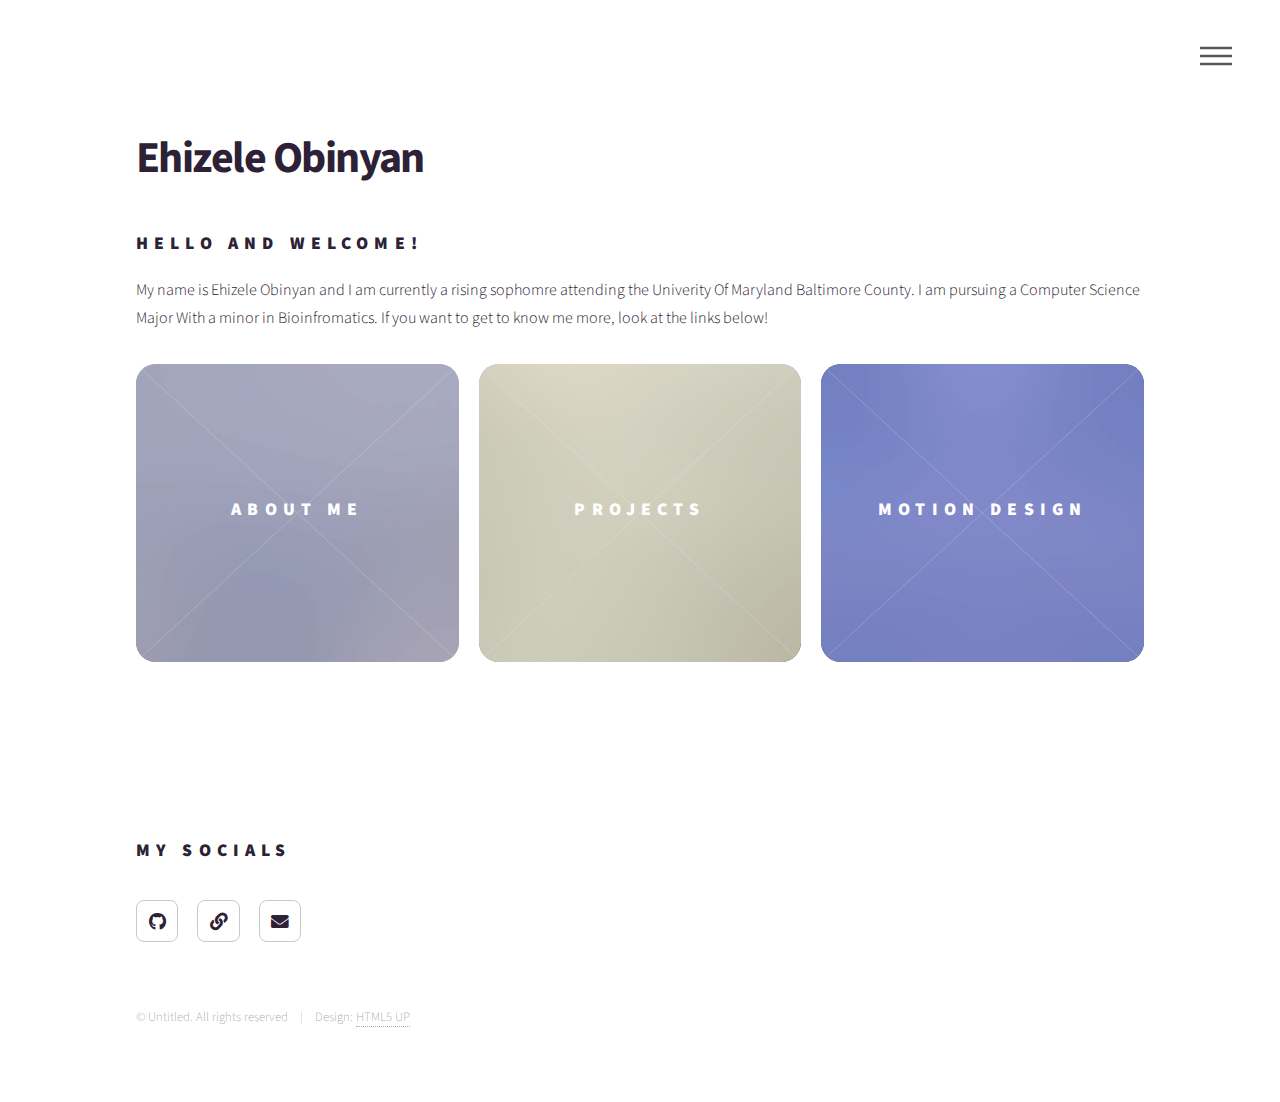
==== index.html @ 74e6d8cd "Add files via upload" ====
<!DOCTYPE HTML>
<!--
	Phantom by HTML5 UP
	html5up.net | @ajlkn
	Free for personal and commercial use under the CCA 3.0 license (html5up.net/license)
-->
<html>
	<head>
		<title>Phantom by HTML5 UP</title>
		<meta charset="utf-8" />
		<meta name="viewport" content="width=device-width, initial-scale=1, user-scalable=no" />
		<link rel="stylesheet" href="assets/css/main.css" />
		<noscript><link rel="stylesheet" href="assets/css/noscript.css" /></noscript>
	</head>
	<body class="is-preload">
		<!-- Wrapper -->
			<div id="wrapper">

				<!-- Header -->
					<header id="header">
						<div class="inner">
							<!-- Nav -->
								<nav>
									<ul>
										<li><a href="#menu">Menu</a></li>
									</ul>
								</nav>

						</div>
					</header>

				<!-- Menu -->
					<nav id="menu">
						<h2>Menu</h2>
						<ul>
							<li><a href="index.html">Home</a></li>
							<li><a href="Aboutme.html">About Me</a></li>
							<li><a href="Motiondesign.html">Motion Design</a></li>
							<li><a href="Projects.html">Projects</a></li>
							<!--<li><a href="elements.html">Elements</a></li>-->
						</ul>
					</nav>

				<!-- Main -->
					<div id="main">
						<div class="inner">
							<header>
								<h1>Ehizele Obinyan</h1>
								<h2>Hello and Welcome!<br />
								<!-- <a href="http://html5up.net">HTML5 UP</a>. --></h1> 
								<p> My name is Ehizele Obinyan and I am currently a rising sophomre attending
									the Univerity Of Maryland Baltimore County. I am pursuing a Computer Science Major
									With a minor in Bioinfromatics. If you want to get to know me more, look at the links
									below!
								</p>
							</header>
							<section class="tiles">

								<article class="style1">
									<span class="image">
										<img src="images/pic01.jpg" alt="" />
									</span>
									<a href="Aboutme.html">
										<h2>About Me</h2>
										<div class="content">
											<p> A little Infomation about my life, my passion, and my plans for the future!</p>
										</div>
									</a>
								</article>

								<article class="style2">
									<span class="image">
										<img src="images/pic02.jpg" alt="" />
									</span>
									<a href="Projects.html">
										<h2>Projects</h2>
										<div class="content">
											<p>All my CS related projects that Ive worked on over the years!</p>
										</div>
									</a>
								</article>

								<article class="style3">
									<span class="image">
										<img src="images/pic03.jpg" alt="" />
									</span>
									<a href="Motiondesign.html">
										<h2>Motion Design</h2>
										<div class="content">
											<p>See my motion graphics that I have made over the past couple of years!</p>
										</div>
									</a>
								</article>
								
							</section>
						</div>
					</div>

				<!-- Footer -->
					<footer id="footer">
						<div class="inner">
							<section>
								<h2>MY SOCIALS</h2>
								<ul class="icons">
									<li><a href="https://github.com/ehimochii" class="icon brands style2 fa-github"><span class="label">GitHub</span></a></li>
									<li><a href="https://www.linkedin.com/in/ehizele-obinyan-47a577303?utm_source=share&utm_campaign=share_via&utm_content=profile&utm_medium=ios_app" class="icon solid style2 fa-link"><span class="label">Linkdln</span></a></li>
									<li><a href="mailto:ehobingo@gmail.com" class="icon solid style2 fa-envelope"><span class="label">Email</span></a></li>
								</ul>
							</section>
							<ul class="copyright">
								<li>&copy; Untitled. All rights reserved</li><li>Design: <a href="http://html5up.net">HTML5 UP</a></li>
							</ul>
						</div>
					</footer>

			</div>

		<!-- Scripts -->
			<script src="assets/js/jquery.min.js"></script>
			<script src="assets/js/browser.min.js"></script>
			<script src="assets/js/breakpoints.min.js"></script>
			<script src="assets/js/util.js"></script>
			<script src="assets/js/main.js"></script>

	</body>
</html>
---- assets/css/main.css ----
@import url(fontawesome-all.min.css);
@import url("https://fonts.googleapis.com/css?family=Source+Sans+Pro:300,700,900");

/*
	Phantom by HTML5 UP
	html5up.net | @ajlkn
	Free for personal and commercial use under the CCA 3.0 license (html5up.net/license)
*/

html, body, div, span, applet, object,
iframe, h1, h2, h3, h4, h5, h6, p, blockquote,
pre, a, abbr, acronym, address, big, cite,
code, del, dfn, em, img, ins, kbd, q, s, samp,
small, strike, strong, sub, sup, tt, var, b,
u, i, center, dl, dt, dd, ol, ul, li, fieldset,
form, label, legend, table, caption, tbody,
tfoot, thead, tr, th, td, article, aside,
canvas, details, embed, figure, figcaption,
footer, header, hgroup, menu, nav, output, ruby,
section, summary, time, mark, audio, video {
	margin: 0;
	padding: 0;
	border: 0;
	font-size: 100%;
	font: inherit;
	vertical-align: baseline;}

article, aside, details, figcaption, figure,
footer, header, hgroup, menu, nav, section {
	display: block;}

	.videos {
		display: flex;
		flex-wrap: wrap;
		gap: 2%;
		justify-content: space-around;
	}
	
	.videos video {
		flex: 1 1 30%;
		max-width: 30%;
		border-radius: 15px;
	}

body {
	line-height: 1;
}

ol, ul {
	list-style: none;
}

blockquote, q {
	quotes: none;
}

	blockquote:before, blockquote:after, q:before, q:after {
		content: '';
		content: none;
	}

table {
	border-collapse: collapse;
	border-spacing: 0;
}

body {
	-webkit-text-size-adjust: none;
}

mark {
	background-color: transparent;
	color: inherit;
}

input::-moz-focus-inner {
	border: 0;
	padding: 0;
}

input, select, textarea {
	-moz-appearance: none;
	-webkit-appearance: none;
	-ms-appearance: none;
	appearance: none;
}

/*side images*/
.project {
	display: flex;
	align-items: center;
	margin: 20px;
	padding: 20px;
	border: 1px solid #ccc;
	background-color: #f9f9f9;
}

.project img {
	max-width: 200px;
	margin-right: 20px;
}

.project .inner {
	max-width: 600px;
}

/* Basic */

	@-ms-viewport {
		width: device-width;
	}

	body {
		-ms-overflow-style: scrollbar;
	}

	@media screen and (max-width: 480px) {

		html, body {
			min-width: 320px;
		}

	}

	html {
		box-sizing: border-box;
	}

	*, *:before, *:after {
		box-sizing: inherit;
	}

	
body {
	background: #FFFFFF;
}

/* Lava Lamp Animation */
@keyframes lavaLamp {
	0% {
		background-position: 0% 0%;
	}
	50% {
		background-position: 100% 100%;
	}
	100% {
		background-position: 0% 0%;
	}
}

		body.is-preload *, body.is-preload *:before, body.is-preload *:after {
			-moz-animation: none !important;
			-webkit-animation: none !important;
			-ms-animation: none !important;
			animation: none !important;
			-moz-transition: none !important;
			-webkit-transition: none !important;
			-ms-transition: none !important;
			transition: none !important;
		}

/* Type */

	body, input, select, textarea {
		color: #2d2135;
		font-family: "Source Sans Pro", Helvetica, sans-serif;
		font-size: 16pt;
		font-weight: 300;
		line-height: 1.75;
	}

		@media screen and (max-width: 1680px) {

			body, input, select, textarea {
				font-size: 14pt;
			}

		}

		@media screen and (max-width: 1280px) {

			body, input, select, textarea {
				font-size: 12pt;
			}

		}

	a {
		-moz-transition: border-bottom-color 0.2s ease, color 0.2s ease;
		-webkit-transition: border-bottom-color 0.2s ease, color 0.2s ease;
		-ms-transition: border-bottom-color 0.2s ease, color 0.2s ease;
		transition: border-bottom-color 0.2s ease, color 0.2s ease;
		text-decoration: none;
		color: #585858;
		border-bottom: dotted 1px rgba(88, 88, 88, 0.5);
	}

		a:hover {
			border-bottom-color: transparent;
			color: #8d97e7 !important;
		}

	strong, b {
		font-weight: 900;
	}

	em, i {
		font-style: italic;
	}

	p {
		margin: 0 0 2em 0;
	}

	h1 {
		font-size: 2.75em;
		font-weight: 700;
		line-height: 1.3;
		margin: 0 0 1em 0;
		letter-spacing: -0.035em;
	}

		h1 a {
			color: inherit;
		}

		@media screen and (max-width: 736px) {

			h1 {
				font-size: 2em;
				margin: 0 0 1em 0;
			}

		}

		@media screen and (max-width: 360px) {

			h1 {
				font-size: 1.75em;
			}

		}

	h2, h3, h4, h5, h6 {
		font-weight: 900;
		line-height: 1.5;
		margin: 0 0 2em 0;
		text-transform: uppercase;
		letter-spacing: 0.35em;
	}

		h2 a, h3 a, h4 a, h5 a, h6 a {
			color: inherit;
		}

	h2 {
		font-size: 1.1em;
	}

	h3 {
		font-size: 1em;
	}

	h4 {
		font-size: 0.8em;
	}

	h5 {
		font-size: 0.8em;
	}

	h6 {
		font-size: 0.8em;
	}

	@media screen and (max-width: 980px) {

		h1 br, h2 br, h3 br, h4 br, h5 br, h6 br {
			display: none;
		}

	}

	@media screen and (max-width: 736px) {

		h2 {
			font-size: 1em;
		}

		h3 {
			font-size: 0.8em;
		}

	}

	sub {
		font-size: 0.8em;
		position: relative;
		top: 0.5em;
	}

	sup {
		font-size: 0.8em;
		position: relative;
		top: -0.5em;
	}

	blockquote {
		border-left: solid 4px #c9c9c9;
		font-style: italic;
		margin: 0 0 2em 0;
		padding: 0.5em 0 0.5em 2em;
	}

	code {
		background: rgba(144, 144, 144, 0.075);
		border-radius: 4px;
		border: solid 1px #c9c9c9;
		font-family: "Courier New", monospace;
		font-size: 0.9em;
		margin: 0 0.25em;
		padding: 0.25em 0.65em;
	}

	pre {
		-webkit-overflow-scrolling: touch;
		font-family: "Courier New", monospace;
		font-size: 0.9em;
		margin: 0 0 2em 0;
	}

		pre code {
			display: block;
			line-height: 1.75;
			padding: 1em 1.5em;
			overflow-x: auto;
		}

	hr {
		border: 0;
		border-bottom: solid 1px #c9c9c9;
		margin: 2em 0;
	}

		hr.major {
			margin: 3em 0;
		}

	.align-left {
		text-align: left;
	}

	.align-center {
		text-align: center;
	}

	.align-right {
		text-align: right;
	}

/* Row */

	.row {
		display: flex;
		flex-wrap: wrap;
		box-sizing: border-box;
		align-items: stretch;
	}

		.row > * {
			box-sizing: border-box;
		}

		.row.gtr-uniform > * > :last-child {
			margin-bottom: 0;
		}

		.row.aln-left {
			justify-content: flex-start;
		}

		.row.aln-center {
			justify-content: center;
		}

		.row.aln-right {
			justify-content: flex-end;
		}

		.row.aln-top {
			align-items: flex-start;
		}

		.row.aln-middle {
			align-items: center;
		}

		.row.aln-bottom {
			align-items: flex-end;
		}

		.row > .imp {
			order: -1;
		}

		.row > .col-1 {
			width: 8.33333%;
		}

		.row > .off-1 {
			margin-left: 8.33333%;
		}

		.row > .col-2 {
			width: 16.66667%;
		}

		.row > .off-2 {
			margin-left: 16.66667%;
		}

		.row > .col-3 {
			width: 25%;
		}

		.row > .off-3 {
			margin-left: 25%;
		}

		.row > .col-4 {
			width: 33.33333%;
		}

		.row > .off-4 {
			margin-left: 33.33333%;
		}

		.row > .col-5 {
			width: 41.66667%;
		}

		.row > .off-5 {
			margin-left: 41.66667%;
		}

		.row > .col-6 {
			width: 50%;
		}

		.row > .off-6 {
			margin-left: 50%;
		}

		.row > .col-7 {
			width: 58.33333%;
		}

		.row > .off-7 {
			margin-left: 58.33333%;
		}

		.row > .col-8 {
			width: 66.66667%;
		}

		.row > .off-8 {
			margin-left: 66.66667%;
		}

		.row > .col-9 {
			width: 75%;
		}

		.row > .off-9 {
			margin-left: 75%;
		}

		.row > .col-10 {
			width: 83.33333%;
		}

		.row > .off-10 {
			margin-left: 83.33333%;
		}

		.row > .col-11 {
			width: 91.66667%;
		}

		.row > .off-11 {
			margin-left: 91.66667%;
		}

		.row > .col-12 {
			width: 100%;
		}

		.row > .off-12 {
			margin-left: 100%;
		}

		.row.gtr-0 {
			margin-top: 0;
			margin-left: 0em;
		}

			.row.gtr-0 > * {
				padding: 0 0 0 0em;
			}

			.row.gtr-0.gtr-uniform {
				margin-top: 0em;
			}

				.row.gtr-0.gtr-uniform > * {
					padding-top: 0em;
				}

		.row.gtr-25 {
			margin-top: 0;
			margin-left: -0.5em;
		}

			.row.gtr-25 > * {
				padding: 0 0 0 0.5em;
			}

			.row.gtr-25.gtr-uniform {
				margin-top: -0.5em;
			}

				.row.gtr-25.gtr-uniform > * {
					padding-top: 0.5em;
				}

		.row.gtr-50 {
			margin-top: 0;
			margin-left: -1em;
		}

			.row.gtr-50 > * {
				padding: 0 0 0 1em;
			}

			.row.gtr-50.gtr-uniform {
				margin-top: -1em;
			}

				.row.gtr-50.gtr-uniform > * {
					padding-top: 1em;
				}

		.row {
			margin-top: 0;
			margin-left: -2em;
		}

			.row > * {
				padding: 0 0 0 2em;
			}

			.row.gtr-uniform {
				margin-top: -2em;
			}

				.row.gtr-uniform > * {
					padding-top: 2em;
				}

		.row.gtr-150 {
			margin-top: 0;
			margin-left: -3em;
		}

			.row.gtr-150 > * {
				padding: 0 0 0 3em;
			}

			.row.gtr-150.gtr-uniform {
				margin-top: -3em;
			}

				.row.gtr-150.gtr-uniform > * {
					padding-top: 3em;
				}

		.row.gtr-200 {
			margin-top: 0;
			margin-left: -4em;
		}

			.row.gtr-200 > * {
				padding: 0 0 0 4em;
			}

			.row.gtr-200.gtr-uniform {
				margin-top: -4em;
			}

				.row.gtr-200.gtr-uniform > * {
					padding-top: 4em;
				}

		@media screen and (max-width: 1680px) {

			.row {
				display: flex;
				flex-wrap: wrap;
				box-sizing: border-box;
				align-items: stretch;
			}

				.row > * {
					box-sizing: border-box;
				}

				.row.gtr-uniform > * > :last-child {
					margin-bottom: 0;
				}

				.row.aln-left {
					justify-content: flex-start;
				}

				.row.aln-center {
					justify-content: center;
				}

				.row.aln-right {
					justify-content: flex-end;
				}

				.row.aln-top {
					align-items: flex-start;
				}

				.row.aln-middle {
					align-items: center;
				}

				.row.aln-bottom {
					align-items: flex-end;
				}

				.row > .imp-xlarge {
					order: -1;
				}

				.row > .col-1-xlarge {
					width: 8.33333%;
				}

				.row > .off-1-xlarge {
					margin-left: 8.33333%;
				}

				.row > .col-2-xlarge {
					width: 16.66667%;
				}

				.row > .off-2-xlarge {
					margin-left: 16.66667%;
				}

				.row > .col-3-xlarge {
					width: 25%;
				}

				.row > .off-3-xlarge {
					margin-left: 25%;
				}

				.row > .col-4-xlarge {
					width: 33.33333%;
				}

				.row > .off-4-xlarge {
					margin-left: 33.33333%;
				}

				.row > .col-5-xlarge {
					width: 41.66667%;
				}

				.row > .off-5-xlarge {
					margin-left: 41.66667%;
				}

				.row > .col-6-xlarge {
					width: 50%;
				}

				.row > .off-6-xlarge {
					margin-left: 50%;
				}

				.row > .col-7-xlarge {
					width: 58.33333%;
				}

				.row > .off-7-xlarge {
					margin-left: 58.33333%;
				}

				.row > .col-8-xlarge {
					width: 66.66667%;
				}

				.row > .off-8-xlarge {
					margin-left: 66.66667%;
				}

				.row > .col-9-xlarge {
					width: 75%;
				}

				.row > .off-9-xlarge {
					margin-left: 75%;
				}

				.row > .col-10-xlarge {
					width: 83.33333%;
				}

				.row > .off-10-xlarge {
					margin-left: 83.33333%;
				}

				.row > .col-11-xlarge {
					width: 91.66667%;
				}

				.row > .off-11-xlarge {
					margin-left: 91.66667%;
				}

				.row > .col-12-xlarge {
					width: 100%;
				}

				.row > .off-12-xlarge {
					margin-left: 100%;
				}

				.row.gtr-0 {
					margin-top: 0;
					margin-left: 0em;
				}

					.row.gtr-0 > * {
						padding: 0 0 0 0em;
					}

					.row.gtr-0.gtr-uniform {
						margin-top: 0em;
					}

						.row.gtr-0.gtr-uniform > * {
							padding-top: 0em;
						}

				.row.gtr-25 {
					margin-top: 0;
					margin-left: -0.5em;
				}

					.row.gtr-25 > * {
						padding: 0 0 0 0.5em;
					}

					.row.gtr-25.gtr-uniform {
						margin-top: -0.5em;
					}

						.row.gtr-25.gtr-uniform > * {
							padding-top: 0.5em;
						}

				.row.gtr-50 {
					margin-top: 0;
					margin-left: -1em;
				}

					.row.gtr-50 > * {
						padding: 0 0 0 1em;
					}

					.row.gtr-50.gtr-uniform {
						margin-top: -1em;
					}

						.row.gtr-50.gtr-uniform > * {
							padding-top: 1em;
						}

				.row {
					margin-top: 0;
					margin-left: -2em;
				}

					.row > * {
						padding: 0 0 0 2em;
					}

					.row.gtr-uniform {
						margin-top: -2em;
					}

						.row.gtr-uniform > * {
							padding-top: 2em;
						}

				.row.gtr-150 {
					margin-top: 0;
					margin-left: -3em;
				}

					.row.gtr-150 > * {
						padding: 0 0 0 3em;
					}

					.row.gtr-150.gtr-uniform {
						margin-top: -3em;
					}

						.row.gtr-150.gtr-uniform > * {
							padding-top: 3em;
						}

				.row.gtr-200 {
					margin-top: 0;
					margin-left: -4em;
				}

					.row.gtr-200 > * {
						padding: 0 0 0 4em;
					}

					.row.gtr-200.gtr-uniform {
						margin-top: -4em;
					}

						.row.gtr-200.gtr-uniform > * {
							padding-top: 4em;
						}

		}

		@media screen and (max-width: 1280px) {

			.row {
				display: flex;
				flex-wrap: wrap;
				box-sizing: border-box;
				align-items: stretch;
			}

				.row > * {
					box-sizing: border-box;
				}

				.row.gtr-uniform > * > :last-child {
					margin-bottom: 0;
				}

				.row.aln-left {
					justify-content: flex-start;
				}

				.row.aln-center {
					justify-content: center;
				}

				.row.aln-right {
					justify-content: flex-end;
				}

				.row.aln-top {
					align-items: flex-start;
				}

				.row.aln-middle {
					align-items: center;
				}

				.row.aln-bottom {
					align-items: flex-end;
				}

				.row > .imp-large {
					order: -1;
				}

				.row > .col-1-large {
					width: 8.33333%;
				}

				.row > .off-1-large {
					margin-left: 8.33333%;
				}

				.row > .col-2-large {
					width: 16.66667%;
				}

				.row > .off-2-large {
					margin-left: 16.66667%;
				}

				.row > .col-3-large {
					width: 25%;
				}

				.row > .off-3-large {
					margin-left: 25%;
				}

				.row > .col-4-large {
					width: 33.33333%;
				}

				.row > .off-4-large {
					margin-left: 33.33333%;
				}

				.row > .col-5-large {
					width: 41.66667%;
				}

				.row > .off-5-large {
					margin-left: 41.66667%;
				}

				.row > .col-6-large {
					width: 50%;
				}

				.row > .off-6-large {
					margin-left: 50%;
				}

				.row > .col-7-large {
					width: 58.33333%;
				}

				.row > .off-7-large {
					margin-left: 58.33333%;
				}

				.row > .col-8-large {
					width: 66.66667%;
				}

				.row > .off-8-large {
					margin-left: 66.66667%;
				}

				.row > .col-9-large {
					width: 75%;
				}

				.row > .off-9-large {
					margin-left: 75%;
				}

				.row > .col-10-large {
					width: 83.33333%;
				}

				.row > .off-10-large {
					margin-left: 83.33333%;
				}

				.row > .col-11-large {
					width: 91.66667%;
				}

				.row > .off-11-large {
					margin-left: 91.66667%;
				}

				.row > .col-12-large {
					width: 100%;
				}

				.row > .off-12-large {
					margin-left: 100%;
				}

				.row.gtr-0 {
					margin-top: 0;
					margin-left: 0em;
				}

					.row.gtr-0 > * {
						padding: 0 0 0 0em;
					}

					.row.gtr-0.gtr-uniform {
						margin-top: 0em;
					}

						.row.gtr-0.gtr-uniform > * {
							padding-top: 0em;
						}

				.row.gtr-25 {
					margin-top: 0;
					margin-left: -0.5em;
				}

					.row.gtr-25 > * {
						padding: 0 0 0 0.5em;
					}

					.row.gtr-25.gtr-uniform {
						margin-top: -0.5em;
					}

						.row.gtr-25.gtr-uniform > * {
							padding-top: 0.5em;
						}

				.row.gtr-50 {
					margin-top: 0;
					margin-left: -1em;
				}

					.row.gtr-50 > * {
						padding: 0 0 0 1em;
					}

					.row.gtr-50.gtr-uniform {
						margin-top: -1em;
					}

						.row.gtr-50.gtr-uniform > * {
							padding-top: 1em;
						}

				.row {
					margin-top: 0;
					margin-left: -2em;
				}

					.row > * {
						padding: 0 0 0 2em;
					}

					.row.gtr-uniform {
						margin-top: -2em;
					}

						.row.gtr-uniform > * {
							padding-top: 2em;
						}

				.row.gtr-150 {
					margin-top: 0;
					margin-left: -3em;
				}

					.row.gtr-150 > * {
						padding: 0 0 0 3em;
					}

					.row.gtr-150.gtr-uniform {
						margin-top: -3em;
					}

						.row.gtr-150.gtr-uniform > * {
							padding-top: 3em;
						}

				.row.gtr-200 {
					margin-top: 0;
					margin-left: -4em;
				}

					.row.gtr-200 > * {
						padding: 0 0 0 4em;
					}

					.row.gtr-200.gtr-uniform {
						margin-top: -4em;
					}

						.row.gtr-200.gtr-uniform > * {
							padding-top: 4em;
						}

		}

		@media screen and (max-width: 980px) {

			.row {
				display: flex;
				flex-wrap: wrap;
				box-sizing: border-box;
				align-items: stretch;
			}

				.row > * {
					box-sizing: border-box;
				}

				.row.gtr-uniform > * > :last-child {
					margin-bottom: 0;
				}

				.row.aln-left {
					justify-content: flex-start;
				}

				.row.aln-center {
					justify-content: center;
				}

				.row.aln-right {
					justify-content: flex-end;
				}

				.row.aln-top {
					align-items: flex-start;
				}

				.row.aln-middle {
					align-items: center;
				}

				.row.aln-bottom {
					align-items: flex-end;
				}

				.row > .imp-medium {
					order: -1;
				}

				.row > .col-1-medium {
					width: 8.33333%;
				}

				.row > .off-1-medium {
					margin-left: 8.33333%;
				}

				.row > .col-2-medium {
					width: 16.66667%;
				}

				.row > .off-2-medium {
					margin-left: 16.66667%;
				}

				.row > .col-3-medium {
					width: 25%;
				}

				.row > .off-3-medium {
					margin-left: 25%;
				}

				.row > .col-4-medium {
					width: 33.33333%;
				}

				.row > .off-4-medium {
					margin-left: 33.33333%;
				}

				.row > .col-5-medium {
					width: 41.66667%;
				}

				.row > .off-5-medium {
					margin-left: 41.66667%;
				}

				.row > .col-6-medium {
					width: 50%;
				}

				.row > .off-6-medium {
					margin-left: 50%;
				}

				.row > .col-7-medium {
					width: 58.33333%;
				}

				.row > .off-7-medium {
					margin-left: 58.33333%;
				}

				.row > .col-8-medium {
					width: 66.66667%;
				}

				.row > .off-8-medium {
					margin-left: 66.66667%;
				}

				.row > .col-9-medium {
					width: 75%;
				}

				.row > .off-9-medium {
					margin-left: 75%;
				}

				.row > .col-10-medium {
					width: 83.33333%;
				}

				.row > .off-10-medium {
					margin-left: 83.33333%;
				}

				.row > .col-11-medium {
					width: 91.66667%;
				}

				.row > .off-11-medium {
					margin-left: 91.66667%;
				}

				.row > .col-12-medium {
					width: 100%;
				}

				.row > .off-12-medium {
					margin-left: 100%;
				}

				.row.gtr-0 {
					margin-top: 0;
					margin-left: 0em;
				}

					.row.gtr-0 > * {
						padding: 0 0 0 0em;
					}

					.row.gtr-0.gtr-uniform {
						margin-top: 0em;
					}

						.row.gtr-0.gtr-uniform > * {
							padding-top: 0em;
						}

				.row.gtr-25 {
					margin-top: 0;
					margin-left: -0.375em;
				}

					.row.gtr-25 > * {
						padding: 0 0 0 0.375em;
					}

					.row.gtr-25.gtr-uniform {
						margin-top: -0.375em;
					}

						.row.gtr-25.gtr-uniform > * {
							padding-top: 0.375em;
						}

				.row.gtr-50 {
					margin-top: 0;
					margin-left: -0.75em;
				}

					.row.gtr-50 > * {
						padding: 0 0 0 0.75em;
					}

					.row.gtr-50.gtr-uniform {
						margin-top: -0.75em;
					}

						.row.gtr-50.gtr-uniform > * {
							padding-top: 0.75em;
						}

				.row {
					margin-top: 0;
					margin-left: -1.5em;
				}

					.row > * {
						padding: 0 0 0 1.5em;
					}

					.row.gtr-uniform {
						margin-top: -1.5em;
					}

						.row.gtr-uniform > * {
							padding-top: 1.5em;
						}

				.row.gtr-150 {
					margin-top: 0;
					margin-left: -2.25em;
				}

					.row.gtr-150 > * {
						padding: 0 0 0 2.25em;
					}

					.row.gtr-150.gtr-uniform {
						margin-top: -2.25em;
					}

						.row.gtr-150.gtr-uniform > * {
							padding-top: 2.25em;
						}

				.row.gtr-200 {
					margin-top: 0;
					margin-left: -3em;
				}

					.row.gtr-200 > * {
						padding: 0 0 0 3em;
					}

					.row.gtr-200.gtr-uniform {
						margin-top: -3em;
					}

						.row.gtr-200.gtr-uniform > * {
							padding-top: 3em;
						}

		}

		@media screen and (max-width: 736px) {

			.row {
				display: flex;
				flex-wrap: wrap;
				box-sizing: border-box;
				align-items: stretch;
			}

				.row > * {
					box-sizing: border-box;
				}

				.row.gtr-uniform > * > :last-child {
					margin-bottom: 0;
				}

				.row.aln-left {
					justify-content: flex-start;
				}

				.row.aln-center {
					justify-content: center;
				}

				.row.aln-right {
					justify-content: flex-end;
				}

				.row.aln-top {
					align-items: flex-start;
				}

				.row.aln-middle {
					align-items: center;
				}

				.row.aln-bottom {
					align-items: flex-end;
				}

				.row > .imp-small {
					order: -1;
				}

				.row > .col-1-small {
					width: 8.33333%;
				}

				.row > .off-1-small {
					margin-left: 8.33333%;
				}

				.row > .col-2-small {
					width: 16.66667%;
				}

				.row > .off-2-small {
					margin-left: 16.66667%;
				}

				.row > .col-3-small {
					width: 25%;
				}

				.row > .off-3-small {
					margin-left: 25%;
				}

				.row > .col-4-small {
					width: 33.33333%;
				}

				.row > .off-4-small {
					margin-left: 33.33333%;
				}

				.row > .col-5-small {
					width: 41.66667%;
				}

				.row > .off-5-small {
					margin-left: 41.66667%;
				}

				.row > .col-6-small {
					width: 50%;
				}

				.row > .off-6-small {
					margin-left: 50%;
				}

				.row > .col-7-small {
					width: 58.33333%;
				}

				.row > .off-7-small {
					margin-left: 58.33333%;
				}

				.row > .col-8-small {
					width: 66.66667%;
				}

				.row > .off-8-small {
					margin-left: 66.66667%;
				}

				.row > .col-9-small {
					width: 75%;
				}

				.row > .off-9-small {
					margin-left: 75%;
				}

				.row > .col-10-small {
					width: 83.33333%;
				}

				.row > .off-10-small {
					margin-left: 83.33333%;
				}

				.row > .col-11-small {
					width: 91.66667%;
				}

				.row > .off-11-small {
					margin-left: 91.66667%;
				}

				.row > .col-12-small {
					width: 100%;
				}

				.row > .off-12-small {
					margin-left: 100%;
				}

				.row.gtr-0 {
					margin-top: 0;
					margin-left: 0em;
				}

					.row.gtr-0 > * {
						padding: 0 0 0 0em;
					}

					.row.gtr-0.gtr-uniform {
						margin-top: 0em;
					}

						.row.gtr-0.gtr-uniform > * {
							padding-top: 0em;
						}

				.row.gtr-25 {
					margin-top: 0;
					margin-left: -0.25em;
				}

					.row.gtr-25 > * {
						padding: 0 0 0 0.25em;
					}

					.row.gtr-25.gtr-uniform {
						margin-top: -0.25em;
					}

						.row.gtr-25.gtr-uniform > * {
							padding-top: 0.25em;
						}

				.row.gtr-50 {
					margin-top: 0;
					margin-left: -0.5em;
				}

					.row.gtr-50 > * {
						padding: 0 0 0 0.5em;
					}

					.row.gtr-50.gtr-uniform {
						margin-top: -0.5em;
					}

						.row.gtr-50.gtr-uniform > * {
							padding-top: 0.5em;
						}

				.row {
					margin-top: 0;
					margin-left: -1em;
				}

					.row > * {
						padding: 0 0 0 1em;
					}

					.row.gtr-uniform {
						margin-top: -1em;
					}

						.row.gtr-uniform > * {
							padding-top: 1em;
						}

				.row.gtr-150 {
					margin-top: 0;
					margin-left: -1.5em;
				}

					.row.gtr-150 > * {
						padding: 0 0 0 1.5em;
					}

					.row.gtr-150.gtr-uniform {
						margin-top: -1.5em;
					}

						.row.gtr-150.gtr-uniform > * {
							padding-top: 1.5em;
						}

				.row.gtr-200 {
					margin-top: 0;
					margin-left: -2em;
				}

					.row.gtr-200 > * {
						padding: 0 0 0 2em;
					}

					.row.gtr-200.gtr-uniform {
						margin-top: -2em;
					}

						.row.gtr-200.gtr-uniform > * {
							padding-top: 2em;
						}

		}

		@media screen and (max-width: 480px) {

			.row {
				display: flex;
				flex-wrap: wrap;
				box-sizing: border-box;
				align-items: stretch;
			}

				.row > * {
					box-sizing: border-box;
				}

				.row.gtr-uniform > * > :last-child {
					margin-bottom: 0;
				}

				.row.aln-left {
					justify-content: flex-start;
				}

				.row.aln-center {
					justify-content: center;
				}

				.row.aln-right {
					justify-content: flex-end;
				}

				.row.aln-top {
					align-items: flex-start;
				}

				.row.aln-middle {
					align-items: center;
				}

				.row.aln-bottom {
					align-items: flex-end;
				}

				.row > .imp-xsmall {
					order: -1;
				}

				.row > .col-1-xsmall {
					width: 8.33333%;
				}

				.row > .off-1-xsmall {
					margin-left: 8.33333%;
				}

				.row > .col-2-xsmall {
					width: 16.66667%;
				}

				.row > .off-2-xsmall {
					margin-left: 16.66667%;
				}

				.row > .col-3-xsmall {
					width: 25%;
				}

				.row > .off-3-xsmall {
					margin-left: 25%;
				}

				.row > .col-4-xsmall {
					width: 33.33333%;
				}

				.row > .off-4-xsmall {
					margin-left: 33.33333%;
				}

				.row > .col-5-xsmall {
					width: 41.66667%;
				}

				.row > .off-5-xsmall {
					margin-left: 41.66667%;
				}

				.row > .col-6-xsmall {
					width: 50%;
				}

				.row > .off-6-xsmall {
					margin-left: 50%;
				}

				.row > .col-7-xsmall {
					width: 58.33333%;
				}

				.row > .off-7-xsmall {
					margin-left: 58.33333%;
				}

				.row > .col-8-xsmall {
					width: 66.66667%;
				}

				.row > .off-8-xsmall {
					margin-left: 66.66667%;
				}

				.row > .col-9-xsmall {
					width: 75%;
				}

				.row > .off-9-xsmall {
					margin-left: 75%;
				}

				.row > .col-10-xsmall {
					width: 83.33333%;
				}

				.row > .off-10-xsmall {
					margin-left: 83.33333%;
				}

				.row > .col-11-xsmall {
					width: 91.66667%;
				}

				.row > .off-11-xsmall {
					margin-left: 91.66667%;
				}

				.row > .col-12-xsmall {
					width: 100%;
				}

				.row > .off-12-xsmall {
					margin-left: 100%;
				}

				.row.gtr-0 {
					margin-top: 0;
					margin-left: 0em;
				}

					.row.gtr-0 > * {
						padding: 0 0 0 0em;
					}

					.row.gtr-0.gtr-uniform {
						margin-top: 0em;
					}

						.row.gtr-0.gtr-uniform > * {
							padding-top: 0em;
						}

				.row.gtr-25 {
					margin-top: 0;
					margin-left: -0.25em;
				}

					.row.gtr-25 > * {
						padding: 0 0 0 0.25em;
					}

					.row.gtr-25.gtr-uniform {
						margin-top: -0.25em;
					}

						.row.gtr-25.gtr-uniform > * {
							padding-top: 0.25em;
						}

				.row.gtr-50 {
					margin-top: 0;
					margin-left: -0.5em;
				}

					.row.gtr-50 > * {
						padding: 0 0 0 0.5em;
					}

					.row.gtr-50.gtr-uniform {
						margin-top: -0.5em;
					}

						.row.gtr-50.gtr-uniform > * {
							padding-top: 0.5em;
						}

				.row {
					margin-top: 0;
					margin-left: -1em;
				}

					.row > * {
						padding: 0 0 0 1em;
					}

					.row.gtr-uniform {
						margin-top: -1em;
					}

						.row.gtr-uniform > * {
							padding-top: 1em;
						}

				.row.gtr-150 {
					margin-top: 0;
					margin-left: -1.5em;
				}

					.row.gtr-150 > * {
						padding: 0 0 0 1.5em;
					}

					.row.gtr-150.gtr-uniform {
						margin-top: -1.5em;
					}

						.row.gtr-150.gtr-uniform > * {
							padding-top: 1.5em;
						}

				.row.gtr-200 {
					margin-top: 0;
					margin-left: -2em;
				}

					.row.gtr-200 > * {
						padding: 0 0 0 2em;
					}

					.row.gtr-200.gtr-uniform {
						margin-top: -2em;
					}

						.row.gtr-200.gtr-uniform > * {
							padding-top: 2em;
						}

		}

/* Section/Article */

	section.special, article.special {
		text-align: center;
	}

	header p {
		margin-top: -1em;
	}

	@media screen and (max-width: 736px) {

		header p {
			margin-top: 0;
		}

	}

/* Icon */

	.icon {
		text-decoration: none;
		border-bottom: none;
		position: relative;
	}

		.icon:before {
			-moz-osx-font-smoothing: grayscale;
			-webkit-font-smoothing: antialiased;
			display: inline-block;
			font-style: normal;
			font-variant: normal;
			text-rendering: auto;
			line-height: 1;
			text-transform: none !important;
			font-family: 'Font Awesome 5 Free';
			font-weight: 400;
		}

		.icon > .label {
			display: none;
		}

		.icon:before {
			line-height: inherit;
		}

		.icon.solid:before {
			font-weight: 900;
		}

		.icon.brands:before {
			font-family: 'Font Awesome 5 Brands';
		}

		.icon.style2 {
			-moz-transition: background-color 0.2s ease-in-out, color 0.2s ease-in-out, border-color 0.2s ease-in-out;
			-webkit-transition: background-color 0.2s ease-in-out, color 0.2s ease-in-out, border-color 0.2s ease-in-out;
			-ms-transition: background-color 0.2s ease-in-out, color 0.2s ease-in-out, border-color 0.2s ease-in-out;
			transition: background-color 0.2s ease-in-out, color 0.2s ease-in-out, border-color 0.2s ease-in-out;
			background-color: transparent;
			border: solid 1px #c9c9c9;
			border-radius: 8px;
			width: 2.65em;
			height: 2.65em;
			display: inline-block;
			text-align: center;
			line-height: 2.65em;
			color: inherit;
		}

			.icon.style2:before {
				font-size: 1.1em;
			}

			.icon.style2:hover {
				color: #8d97e7;
				border-color: #8d97e7;
			}

			.icon.style2:active {
				background-color: rgba(242, 132, 158, 0.1);
			}

/* List */

	ol {
		list-style: decimal;
		margin: 0 0 2em 0;
		padding-left: 1.25em;
	}

		ol li {
			padding-left: 0.25em;
		}

	ul {
		list-style: disc;
		margin: 0 0 2em 0;
		padding-left: 1em;
	}

		ul li {
			padding-left: 0.5em;
		}

		ul.alt {
			list-style: none;
			padding-left: 0;
		}

			ul.alt li {
				border-top: solid 1px #c9c9c9;
				padding: 0.5em 0;
			}

				ul.alt li:first-child {
					border-top: 0;
					padding-top: 0;
				}

	dl {
		margin: 0 0 2em 0;
	}

		dl dt {
			display: block;
			font-weight: 900;
			margin: 0 0 1em 0;
		}

		dl dd {
			margin-left: 2em;
		}

/* Actions */

	ul.actions {
		display: -moz-flex;
		display: -webkit-flex;
		display: -ms-flex;
		display: flex;
		cursor: default;
		list-style: none;
		margin-left: -1em;
		padding-left: 0;
	}

		ul.actions li {
			padding: 0 0 0 1em;
			vertical-align: middle;
		}

		ul.actions.special {
			-moz-justify-content: center;
			-webkit-justify-content: center;
			-ms-justify-content: center;
			justify-content: center;
			width: 100%;
			margin-left: 0;
		}

			ul.actions.special li:first-child {
				padding-left: 0;
			}

		ul.actions.stacked {
			-moz-flex-direction: column;
			-webkit-flex-direction: column;
			-ms-flex-direction: column;
			flex-direction: column;
			margin-left: 0;
		}

			ul.actions.stacked li {
				padding: 1.3em 0 0 0;
			}

				ul.actions.stacked li:first-child {
					padding-top: 0;
				}

		ul.actions.fit {
			width: calc(100% + 1em);
		}

			ul.actions.fit li {
				-moz-flex-grow: 1;
				-webkit-flex-grow: 1;
				-ms-flex-grow: 1;
				flex-grow: 1;
				-moz-flex-shrink: 1;
				-webkit-flex-shrink: 1;
				-ms-flex-shrink: 1;
				flex-shrink: 1;
				width: 100%;
			}

				ul.actions.fit li > * {
					width: 100%;
				}

			ul.actions.fit.stacked {
				width: 100%;
			}

		@media screen and (max-width: 480px) {

			ul.actions:not(.fixed) {
				-moz-flex-direction: column;
				-webkit-flex-direction: column;
				-ms-flex-direction: column;
				flex-direction: column;
				margin-left: 0;
				width: 100% !important;
			}

				ul.actions:not(.fixed) li {
					-moz-flex-grow: 1;
					-webkit-flex-grow: 1;
					-ms-flex-grow: 1;
					flex-grow: 1;
					-moz-flex-shrink: 1;
					-webkit-flex-shrink: 1;
					-ms-flex-shrink: 1;
					flex-shrink: 1;
					padding: 1em 0 0 0;
					text-align: center;
					width: 100%;
				}

					ul.actions:not(.fixed) li > * {
						width: 100%;
					}

					ul.actions:not(.fixed) li:first-child {
						padding-top: 0;
					}

					ul.actions:not(.fixed) li input[type="submit"],
					ul.actions:not(.fixed) li input[type="reset"],
					ul.actions:not(.fixed) li input[type="button"],
					ul.actions:not(.fixed) li button,
					ul.actions:not(.fixed) li .button {
						width: 100%;
					}

						ul.actions:not(.fixed) li input[type="submit"].icon:before,
						ul.actions:not(.fixed) li input[type="reset"].icon:before,
						ul.actions:not(.fixed) li input[type="button"].icon:before,
						ul.actions:not(.fixed) li button.icon:before,
						ul.actions:not(.fixed) li .button.icon:before {
							margin-left: -0.5rem;
						}

		}

/* Icons */

	ul.icons {
		cursor: default;
		list-style: none;
		padding-left: 0;
		margin: -1em 0 2em -1em;
	}

		ul.icons li {
			display: inline-block;
			padding: 1em 0 0 1em;
		}

/* Form */

	form {
		margin: 0 0 2em 0;
		overflow-x: hidden;
	}

		form > :last-child {
			margin-bottom: 0;
		}

		form > .fields {
			display: -moz-flex;
			display: -webkit-flex;
			display: -ms-flex;
			display: flex;
			-moz-flex-wrap: wrap;
			-webkit-flex-wrap: wrap;
			-ms-flex-wrap: wrap;
			flex-wrap: wrap;
			width: calc(100% + 3em);
			margin: -1.5em 0 2em -1.5em;
		}

			form > .fields > .field {
				-moz-flex-grow: 0;
				-webkit-flex-grow: 0;
				-ms-flex-grow: 0;
				flex-grow: 0;
				-moz-flex-shrink: 0;
				-webkit-flex-shrink: 0;
				-ms-flex-shrink: 0;
				flex-shrink: 0;
				padding: 1.5em 0 0 1.5em;
				width: calc(100% - 1.5em);
			}

				form > .fields > .field.half {
					width: calc(50% - 0.75em);
				}

				form > .fields > .field.third {
					width: calc(100%/3 - 0.5em);
				}

				form > .fields > .field.quarter {
					width: calc(25% - 0.375em);
				}

		@media screen and (max-width: 480px) {

			form > .fields {
				width: calc(100% + 3em);
				margin: -1.5em 0 2em -1.5em;
			}

				form > .fields > .field {
					padding: 1.5em 0 0 1.5em;
					width: calc(100% - 1.5em);
				}

					form > .fields > .field.half {
						width: calc(100% - 1.5em);
					}

					form > .fields > .field.third {
						width: calc(100% - 1.5em);
					}

					form > .fields > .field.quarter {
						width: calc(100% - 1.5em);
					}

		}

	label {
		display: block;
		font-size: 0.9em;
		font-weight: 900;
		margin: 0 0 1em 0;
	}

	input[type="text"],
	input[type="password"],
	input[type="email"],
	input[type="tel"],
	select,
	textarea {
		-moz-appearance: none;
		-webkit-appearance: none;
		-ms-appearance: none;
		appearance: none;
		background-color: transparent;
		border: none;
		border-radius: 0;
		border-bottom: solid 1px #c9c9c9;
		color: inherit;
		display: block;
		outline: 0;
		padding: 0;
		text-decoration: none;
		width: 100%;
	}

		input[type="text"]:invalid,
		input[type="password"]:invalid,
		input[type="email"]:invalid,
		input[type="tel"]:invalid,
		select:invalid,
		textarea:invalid {
			box-shadow: none;
		}

		input[type="text"]:focus,
		input[type="password"]:focus,
		input[type="email"]:focus,
		input[type="tel"]:focus,
		select:focus,
		textarea:focus {
			border-bottom-color: #8d97e7;
			box-shadow: inset 0 -1px 0 0 #8d97e7;
		}

	select {
		background-image: url("data:image/svg+xml;charset=utf8,%3Csvg xmlns='http://www.w3.org/2000/svg' width='40' height='40' preserveAspectRatio='none' viewBox='0 0 40 40'%3E%3Cpath d='M9.4,12.3l10.4,10.4l10.4-10.4c0.2-0.2,0.5-0.4,0.9-0.4c0.3,0,0.6,0.1,0.9,0.4l3.3,3.3c0.2,0.2,0.4,0.5,0.4,0.9 c0,0.4-0.1,0.6-0.4,0.9L20.7,31.9c-0.2,0.2-0.5,0.4-0.9,0.4c-0.3,0-0.6-0.1-0.9-0.4L4.3,17.3c-0.2-0.2-0.4-0.5-0.4-0.9 c0-0.4,0.1-0.6,0.4-0.9l3.3-3.3c0.2-0.2,0.5-0.4,0.9-0.4S9.1,12.1,9.4,12.3z' fill='%23c9c9c9' /%3E%3C/svg%3E");
		background-size: 1.25rem;
		background-repeat: no-repeat;
		background-position: calc(100% - 1rem) center;
		height: 3em;
		padding-right: 3em;
		text-overflow: ellipsis;
	}

		select option {
			background: #ffffff;
		}

		select:focus::-ms-value {
			background-color: transparent;
		}

		select::-ms-expand {
			display: none;
		}

	input[type="text"],
	input[type="password"],
	input[type="email"],
	select {
		height: 3em;
	}

	textarea {
		padding: 0;
		min-height: 3.75em;
	}

	input[type="checkbox"],
	input[type="radio"] {
		-moz-appearance: none;
		-webkit-appearance: none;
		-ms-appearance: none;
		appearance: none;
		display: block;
		float: left;
		margin-right: -2em;
		opacity: 0;
		width: 1em;
		z-index: -1;
	}

		input[type="checkbox"] + label,
		input[type="radio"] + label {
			text-decoration: none;
			color: #585858;
			cursor: pointer;
			display: inline-block;
			font-size: 1em;
			font-weight: 300;
			padding-left: 2.55em;
			padding-right: 0.75em;
			position: relative;
		}

			input[type="checkbox"] + label:before,
			input[type="radio"] + label:before {
				-moz-osx-font-smoothing: grayscale;
				-webkit-font-smoothing: antialiased;
				display: inline-block;
				font-style: normal;
				font-variant: normal;
				text-rendering: auto;
				line-height: 1;
				text-transform: none !important;
				font-family: 'Font Awesome 5 Free';
				font-weight: 900;
			}

			input[type="checkbox"] + label:before,
			input[type="radio"] + label:before {
				border-radius: 4px;
				border: solid 1px #c9c9c9;
				content: '';
				display: inline-block;
				font-size: 0.8em;
				height: 2.25em;
				left: 0;
				line-height: 2.25em;
				position: absolute;
				text-align: center;
				top: 0;
				width: 2.25em;
			}

		input[type="checkbox"]:checked + label:before,
		input[type="radio"]:checked + label:before {
			background: #585858;
			border-color: #585858;
			color: #ffffff;
			content: '\f00c';
		}

		input[type="checkbox"]:focus + label:before,
		input[type="radio"]:focus + label:before {
			border-color: #8d97e7;
			box-shadow: 0 0 0 1px #8d97e7;
		}

	input[type="checkbox"] + label:before {
		border-radius: 4px;
	}

	input[type="radio"] + label:before {
		border-radius: 100%;
	}

/* Box */

	.box {
		border-radius: 4px;
		border: solid 1px #c9c9c9;
		margin-bottom: 2em;
		padding: 1.5em;
	}

		.box > :last-child,
		.box > :last-child > :last-child,
		.box > :last-child > :last-child > :last-child {
			margin-bottom: 0;
		}

		.box.alt {
			border: 0;
			border-radius: 0;
			padding: 0;
		}

/* Image */

	.image {
		border-radius: 4px;
		border: 0;
		display: inline-block;
		position: relative;
	}

		.image img {
			border-radius: 4px;
			display: block;
		}

		.image.left, .image.right {
			max-width: 40%;
		}

			.image.left img, .image.right img {
				width: 100%;
			}

		.image.left {
			float: left;
			padding: 0 1.5em 1em 0;
			top: 0.25em;
		}

		.image.right {
			float: right;
			padding: 0 0 1em 1.5em;
			top: 0.25em;
		}

		.image.fit {
			display: block;
			margin: 0 0 2em 0;
			width: 100%;
		}

			.image.fit img {
				width: 100%;
			}

		.image.main {
			display: block;
			margin: 0 0 3em 0;
			width: 100%;
		}

			.image.main img {
				width: 100%;
			}

			@media screen and (max-width: 736px) {

				.image.main {
					margin: 0 0 2em 0;
				}

			}

/* Table */

	.table-wrapper {
		-webkit-overflow-scrolling: touch;
		overflow-x: auto;
	}

	table {
		margin: 0 0 2em 0;
		width: 100%;
	}

		table tbody tr {
			border: solid 1px #c9c9c9;
			border-left: 0;
			border-right: 0;
		}

			table tbody tr:nth-child(2n + 1) {
				background-color: rgba(144, 144, 144, 0.075);
			}

		table td {
			padding: 0.75em 0.75em;
		}

		table th {
			font-size: 0.9em;
			font-weight: 900;
			padding: 0 0.75em 0.75em 0.75em;
			text-align: left;
		}

		table thead {
			border-bottom: solid 2px #c9c9c9;
		}

		table tfoot {
			border-top: solid 2px #c9c9c9;
		}

		table.alt {
			border-collapse: separate;
		}

			table.alt tbody tr td {
				border: solid 1px #c9c9c9;
				border-left-width: 0;
				border-top-width: 0;
			}

				table.alt tbody tr td:first-child {
					border-left-width: 1px;
				}

			table.alt tbody tr:first-child td {
				border-top-width: 1px;
			}

			table.alt thead {
				border-bottom: 0;
			}

			table.alt tfoot {
				border-top: 0;
			}

/* Button */

	input[type="submit"],
	input[type="reset"],
	input[type="button"],
	button,
	.button {
		-moz-appearance: none;
		-webkit-appearance: none;
		-ms-appearance: none;
		appearance: none;
		-moz-transition: background-color 0.2s ease-in-out, color 0.2s ease-in-out, box-shadow 0.2s ease-in-out;
		-webkit-transition: background-color 0.2s ease-in-out, color 0.2s ease-in-out, box-shadow 0.2s ease-in-out;
		-ms-transition: background-color 0.2s ease-in-out, color 0.2s ease-in-out, box-shadow 0.2s ease-in-out;
		transition: background-color 0.2s ease-in-out, color 0.2s ease-in-out, box-shadow 0.2s ease-in-out;
		background-color: transparent;
		border-radius: 4px;
		border: 0;
		box-shadow: inset 0 0 0 2px #585858;
		color: #585858 !important;
		cursor: pointer;
		display: inline-block;
		font-size: 0.8em;
		font-weight: 900;
		height: 3.5em;
		letter-spacing: 0.35em;
		line-height: 3.45em;
		overflow: hidden;
		padding: 0 1.25em 0 1.6em;
		text-align: center;
		text-decoration: none;
		text-overflow: ellipsis;
		text-transform: uppercase;
		white-space: nowrap;
	}

		input[type="submit"].icon:before,
		input[type="reset"].icon:before,
		input[type="button"].icon:before,
		button.icon:before,
		.button.icon:before {
			margin-right: 0.5em;
		}

		input[type="submit"].fit,
		input[type="reset"].fit,
		input[type="button"].fit,
		button.fit,
		.button.fit {
			width: 100%;
		}

		input[type="submit"]:hover,
		input[type="reset"]:hover,
		input[type="button"]:hover,
		button:hover,
		.button:hover {
			color: #8d97e7 !important;
			box-shadow: inset 0 0 0 2px #8d97e7;
		}

		input[type="submit"]:active,
		input[type="reset"]:active,
		input[type="button"]:active,
		button:active,
		.button:active {
			background-color: rgba(242, 132, 158, 0.1);
		}

		input[type="submit"].small,
		input[type="reset"].small,
		input[type="button"].small,
		button.small,
		.button.small {
			font-size: 0.6em;
		}

		input[type="submit"].large,
		input[type="reset"].large,
		input[type="button"].large,
		button.large,
		.button.large {
			font-size: 1em;
		}

		input[type="submit"].primary,
		input[type="reset"].primary,
		input[type="button"].primary,
		button.primary,
		.button.primary {
			box-shadow: none;
			background-color: #585858;
			color: #ffffff !important;
		}

			input[type="submit"].primary:hover,
			input[type="reset"].primary:hover,
			input[type="button"].primary:hover,
			button.primary:hover,
			.button.primary:hover {
				background-color: #8d97e7;
			}

			input[type="submit"].primary:active,
			input[type="reset"].primary:active,
			input[type="button"].primary:active,
			button.primary:active,
			.button.primary:active {
				background-color: #ee5f81;
			}

		input[type="submit"].disabled, input[type="submit"]:disabled,
		input[type="reset"].disabled,
		input[type="reset"]:disabled,
		input[type="button"].disabled,
		input[type="button"]:disabled,
		button.disabled,
		button:disabled,
		.button.disabled,
		.button:disabled {
			pointer-events: none;
			opacity: 0.25;
		}

/* Tiles */

	.tiles {
		display: -moz-flex;
		display: -webkit-flex;
		display: -ms-flex;
		display: flex;
		-moz-flex-wrap: wrap;
		-webkit-flex-wrap: wrap;
		-ms-flex-wrap: wrap;
		flex-wrap: wrap;
		postiion: relative;
		margin: -2.5em 0 0 -2.5em;
	}

		.tiles article {
			-moz-transition: -moz-transform 0.5s ease, opacity 0.5s ease;
			-webkit-transition: -webkit-transform 0.5s ease, opacity 0.5s ease;
			-ms-transition: -ms-transform 0.5s ease, opacity 0.5s ease;
			transition: transform 0.5s ease, opacity 0.5s ease;
			position: relative;
			width: calc(33.33333% - 2.5em);
			margin: 2.5em 0 0 2.5em;
		}

			.tiles article > .image {
				-moz-transition: -moz-transform 0.5s ease;
				-webkit-transition: -webkit-transform 0.5s ease;
				-ms-transition: -ms-transform 0.5s ease;
				transition: transform 0.5s ease;
				position: relative;
				display: block;
				width: 100%;
				border-radius: 20px;
				overflow: hidden;
			}

				.tiles article > .image img {
					display: block;
					width: 100%;
				}

				.tiles article > .image:before {
					pointer-events: none;
					-moz-transition: background-color 0.5s ease, opacity 0.5s ease;
					-webkit-transition: background-color 0.5s ease, opacity 0.5s ease;
					-ms-transition: background-color 0.5s ease, opacity 0.5s ease;
					transition: background-color 0.5s ease, opacity 0.5s ease;
					content: '';
					display: block;
					position: absolute;
					top: 0;
					left: 0;
					width: 100%;
					height: 100%;
					opacity: 1.0;
					z-index: 1;
					opacity: 0.8;
				}

				.tiles article > .image:after {
					pointer-events: none;
					-moz-transition: opacity 0.5s ease;
					-webkit-transition: opacity 0.5s ease;
					-ms-transition: opacity 0.5s ease;
					transition: opacity 0.5s ease;
					content: '';
					display: block;
					position: absolute;
					top: 0;
					left: 0;
					width: 100%;
					height: 100%;
					background-image: url("data:image/svg+xml;charset=utf8,%3Csvg xmlns='http://www.w3.org/2000/svg' width='100' height='100' viewBox='0 0 100 100' preserveAspectRatio='none'%3E%3Cstyle%3Eline %7B stroke-width: 0.25px%3B stroke: %23ffffff%3B %7D%3C/style%3E%3Cline x1='0' y1='0' x2='100' y2='100' /%3E%3Cline x1='100' y1='0' x2='0' y2='100' /%3E%3C/svg%3E");
					background-position: center;
					background-repeat: no-repeat;
					background-size: 100% 100%;
					opacity: 0.25;
					z-index: 2;
				}

			.tiles article > a {
				display: -moz-flex;
				display: -webkit-flex;
				display: -ms-flex;
				display: flex;
				-moz-flex-direction: column;
				-webkit-flex-direction: column;
				-ms-flex-direction: column;
				flex-direction: column;
				-moz-align-items: center;
				-webkit-align-items: center;
				-ms-align-items: center;
				align-items: center;
				-moz-justify-content: center;
				-webkit-justify-content: center;
				-ms-justify-content: center;
				justify-content: center;
				-moz-transition: background-color 0.5s ease, -moz-transform 0.5s ease;
				-webkit-transition: background-color 0.5s ease, -webkit-transform 0.5s ease;
				-ms-transition: background-color 0.5s ease, -ms-transform 0.5s ease;
				transition: background-color 0.5s ease, transform 0.5s ease;
				position: absolute;
				top: 0;
				left: 0;
				width: 100%;
				height: 100%;
				padding: 1em;
				border-radius: 4px;
				border-bottom: 0;
				color: #ffffff;
				text-align: center;
				text-decoration: none;
				z-index: 3;
				
			}

				.tiles article > a > :last-child {
					margin: 0;
				}

				.tiles article > a:hover {
					color: #ffffff !important;
				}

				.tiles article > a h2 {
					margin: 0;
				}

				.tiles article > a .content {
					-moz-transition: max-height 0.5s ease, opacity 0.5s ease;
					-webkit-transition: max-height 0.5s ease, opacity 0.5s ease;
					-ms-transition: max-height 0.5s ease, opacity 0.5s ease;
					transition: max-height 0.5s ease, opacity 0.5s ease;
					width: 100%;
					max-height: 0;
					line-height: 1.5;
					margin-top: 0.35em;
					opacity: 0;
					}

					.tiles article > a .content > :last-child {
						margin-bottom: 0;
					}

			.tiles article.style1 > .image:before {
				background-color: #a1abcc;
			}

			.tiles article.style2 > .image:before {
				background-color: #ecddbf;
			}

			.tiles article.style3 > .image:before {
				background-color: #8d97e7;
			}

			.tiles article.style4 > .image:before {
				background-color: #c75b9b;
			}

			.tiles article.style5 > .image:before {
				background-color: #ae85ca;
			}

			.tiles article.style6 > .image:before {
				background-color: #8499e7;
			}

			body:not(.is-touch) .tiles article:hover > .image {
				-moz-transform: scale(1.1);
				-webkit-transform: scale(1.1);
				-ms-transform: scale(1.1);
				transform: scale(1.1);
			}

				body:not(.is-touch) .tiles article:hover > .image:before {
					background-color: #333333;
					opacity: 0.35;
				}

				body:not(.is-touch) .tiles article:hover > .image:after {
					opacity: 0;
				}

			body:not(.is-touch) .tiles article:hover .content {
				max-height: 15em;
				opacity: 1;
			}

		* + .tiles {
			margin-top: 2em;
		}

		body.is-preload .tiles article {
			-moz-transform: scale(0.9);
			-webkit-transform: scale(0.9);
			-ms-transform: scale(0.9);
			transform: scale(0.9);
			opacity: 0;
		}

		body.is-touch .tiles article .content {
			max-height: 15em;
			opacity: 1;
		}

		@media screen and (max-width: 1280px) {

			.tiles {
				margin: -1.25em 0 0 -1.25em;
			}

				.tiles article {
					width: calc(33.33333% - 1.25em);
					margin: 1.25em 0 0 1.25em;
				}

		}

		@media screen and (max-width: 980px) {

			.tiles {
				margin: -2.5em 0 0 -2.5em;
			}

				.tiles article {
					width: calc(50% - 2.5em);
					margin: 2.5em 0 0 2.5em;
				}

		}

		@media screen and (max-width: 736px) {

			.tiles {
				margin: -1.25em 0 0 -1.25em;
			}

				.tiles article {
					width: calc(50% - 1.25em);
					margin: 1.25em 0 0 1.25em;
				}

					.tiles article:hover > .image {
						-moz-transform: scale(1.0);
						-webkit-transform: scale(1.0);
						-ms-transform: scale(1.0);
						transform: scale(1.0);
					}

		}

		@media screen and (max-width: 480px) {

			.tiles {
				margin: 0;
			}

				.tiles article {
					width: 100%;
					margin: 1.25em 0 0 0;
				}

		}

/* Header */

	#header {
		padding: 8em 0 0.1em 0 ;
	}

		#header .logo {
			display: block;
			border-bottom: 0;
			color: inherit;
			font-weight: 900;
			letter-spacing: 0.35em;
			margin: 0 0 2.5em 0;
			text-decoration: none;
			text-transform: uppercase;
			display: inline-block;
		}

			#header .logo > * {
				display: inline-block;
				vertical-align: middle;
			}

			#header .logo .symbol {
				margin-right: 0.65em;
			}

				#header .logo .symbol img {
					display: block;
					width: 2em;
					height: 2em;
				}

		#header nav {
			position: fixed;
			right: 2em;
			top: 2em;
			z-index: 10000;
		}

			#header nav ul {
				display: -moz-flex;
				display: -webkit-flex;
				display: -ms-flex;
				display: flex;
				-moz-align-items: center;
				-webkit-align-items: center;
				-ms-align-items: center;
				align-items: center;
				list-style: none;
				margin: 0;
				padding: 0;
			}

				#header nav ul li {
					display: block;
					padding: 0;
				}

					#header nav ul li a {
						display: block;
						position: relative;
						height: 3em;
						line-height: 3em;
						padding: 0 1.5em;
						background-color: rgba(255, 255, 255, 0.5);
						border-radius: 4px;
						border: 0;
						font-size: 0.8em;
						font-weight: 900;
						letter-spacing: 0.35em;
						text-transform: uppercase;
					}

					#header nav ul li a[href="#menu"] {
						-webkit-tap-highlight-color: transparent;
						width: 4em;
						text-indent: 4em;
						font-size: 1em;
						overflow: hidden;
						padding: 0;
						white-space: nowrap;
					}

						#header nav ul li a[href="#menu"]:before, #header nav ul li a[href="#menu"]:after {
							-moz-transition: opacity 0.2s ease;
							-webkit-transition: opacity 0.2s ease;
							-ms-transition: opacity 0.2s ease;
							transition: opacity 0.2s ease;
							content: '';
							display: block;
							position: absolute;
							top: 0;
							left: 0;
							width: 100%;
							height: 100%;
							background-position: center;
							background-repeat: no-repeat;
							background-size: 2em 2em;
						}

						#header nav ul li a[href="#menu"]:before {
							background-image: url("data:image/svg+xml;charset=utf8,%3Csvg xmlns='http://www.w3.org/2000/svg' width='100' height='100' viewBox='0 0 100 100' preserveAspectRatio='none'%3E%3Cstyle%3Eline %7B stroke-width: 8px%3B stroke: %23f2849e%3B %7D%3C/style%3E%3Cline x1='0' y1='25' x2='100' y2='25' /%3E%3Cline x1='0' y1='50' x2='100' y2='50' /%3E%3Cline x1='0' y1='75' x2='100' y2='75' /%3E%3C/svg%3E");
							opacity: 0;
						}

						#header nav ul li a[href="#menu"]:after {
							background-image: url("data:image/svg+xml;charset=utf8,%3Csvg xmlns='http://www.w3.org/2000/svg' width='100' height='100' viewBox='0 0 100 100' preserveAspectRatio='none'%3E%3Cstyle%3Eline %7B stroke-width: 8px%3B stroke: %23585858%3B %7D%3C/style%3E%3Cline x1='0' y1='25' x2='100' y2='25' /%3E%3Cline x1='0' y1='50' x2='100' y2='50' /%3E%3Cline x1='0' y1='75' x2='100' y2='75' /%3E%3C/svg%3E");
							opacity: 1;
						}

						#header nav ul li a[href="#menu"]:hover:before {
							opacity: 1;
						}

						#header nav ul li a[href="#menu"]:hover:after {
							opacity: 0;
						}

		@media screen and (max-width: 736px) {

			#header {
				padding: 4em 0 0.1em 0 ;
			}

				#header nav {
					right: 0.5em;
					top: 0.5em;
				}

					#header nav ul li a[href="#menu"]:before, #header nav ul li a[href="#menu"]:after {
						background-size: 1.5em 1.5em;
					}

		}

/* Menu */

	#wrapper {
		-moz-transition: opacity 0.45s ease;
		-webkit-transition: opacity 0.45s ease;
		-ms-transition: opacity 0.45s ease;
		transition: opacity 0.45s ease;
		opacity: 1;
	}

	#menu {
		-moz-transform: translateX(22em);
		-webkit-transform: translateX(22em);
		-ms-transform: translateX(22em);
		transform: translateX(22em);
		-moz-transition: -moz-transform 0.45s ease, visibility 0.45s;
		-webkit-transition: -webkit-transform 0.45s ease, visibility 0.45s;
		-ms-transition: -ms-transform 0.45s ease, visibility 0.45s;
		transition: transform 0.45s ease, visibility 0.45s;
		position: fixed;
		top: 0;
		right: 0;
		width: 22em;
		max-width: 80%;
		height: 100%;
		-webkit-overflow-scrolling: touch;
		background: #585858;
		color: #ffffff;
		cursor: default;
		visibility: hidden;
		z-index: 10002;
	}

		#menu > .inner {
			-moz-transition: opacity 0.45s ease;
			-webkit-transition: opacity 0.45s ease;
			-ms-transition: opacity 0.45s ease;
			transition: opacity 0.45s ease;
			-webkit-overflow-scrolling: touch;
			position: absolute;
			top: 0;
			left: 0;
			width: 100%;
			height: 100%;
			padding: 2.75em;
			opacity: 0;
			overflow-y: auto;
		}

			#menu > .inner > ul {
				list-style: none;
				margin: 0 0 1em 0;
				padding: 0;
			}

				#menu > .inner > ul > li {
					padding: 0;
					border-top: solid 1px rgba(255, 255, 255, 0.15);
				}

					#menu > .inner > ul > li a {
						display: block;
						padding: 1em 0;
						line-height: 1.5;
						border: 0;
						color: inherit;
					}

					#menu > .inner > ul > li:first-child {
						border-top: 0;
						margin-top: -1em;
					}

		#menu > .close {
			-moz-transition: opacity 0.45s ease, -moz-transform 0.45s ease;
			-webkit-transition: opacity 0.45s ease, -webkit-transform 0.45s ease;
			-ms-transition: opacity 0.45s ease, -ms-transform 0.45s ease;
			transition: opacity 0.45s ease, transform 0.45s ease;
			-moz-transform: scale(0.25) rotate(180deg);
			-webkit-transform: scale(0.25) rotate(180deg);
			-ms-transform: scale(0.25) rotate(180deg);
			transform: scale(0.25) rotate(180deg);
			-webkit-tap-highlight-color: transparent;
			display: block;
			position: absolute;
			top: 2em;
			left: -6em;
			width: 6em;
			text-indent: 6em;
			height: 3em;
			border: 0;
			font-size: 1em;
			opacity: 0;
			overflow: hidden;
			padding: 0;
			white-space: nowrap;
		}

			#menu > .close:before, #menu > .close:after {
				-moz-transition: opacity 0.2s ease;
				-webkit-transition: opacity 0.2s ease;
				-ms-transition: opacity 0.2s ease;
				transition: opacity 0.2s ease;
				content: '';
				display: block;
				position: absolute;
				top: 0;
				left: 0;
				width: 100%;
				height: 100%;
				background-position: center;
				background-repeat: no-repeat;
				background-size: 2em 2em;
			}

			#menu > .close:before {
				background-image: url("data:image/svg+xml;charset=utf8,%3Csvg xmlns='http://www.w3.org/2000/svg' width='100' height='100' viewBox='0 0 100 100' preserveAspectRatio='none'%3E%3Cstyle%3Eline %7B stroke-width: 8px%3B stroke: %23f2849e%3B %7D%3C/style%3E%3Cline x1='15' y1='15' x2='85' y2='85' /%3E%3Cline x1='85' y1='15' x2='15' y2='85' /%3E%3C/svg%3E");
				opacity: 0;
			}

			#menu > .close:after {
				background-image: url("data:image/svg+xml;charset=utf8,%3Csvg xmlns='http://www.w3.org/2000/svg' width='100' height='100' viewBox='0 0 100 100' preserveAspectRatio='none'%3E%3Cstyle%3Eline %7B stroke-width: 8px%3B stroke: %23585858%3B %7D%3C/style%3E%3Cline x1='15' y1='15' x2='85' y2='85' /%3E%3Cline x1='85' y1='15' x2='15' y2='85' /%3E%3C/svg%3E");
				opacity: 1;
			}

			#menu > .close:hover:before {
				opacity: 1;
			}

			#menu > .close:hover:after {
				opacity: 0;
			}

		@media screen and (max-width: 736px) {

			#menu {
				-moz-transform: translateX(16.5em);
				-webkit-transform: translateX(16.5em);
				-ms-transform: translateX(16.5em);
				transform: translateX(16.5em);
				width: 16.5em;
			}

				#menu > .inner {
					padding: 2.75em 1.5em;
				}

				#menu > .close {
					top: 0.5em;
					left: -4.25em;
					width: 4.25em;
					text-indent: 4.25em;
				}

					#menu > .close:before, #menu > .close:after {
						background-size: 1.5em 1.5em;
					}

		}

	body.is-menu-visible #wrapper {
		pointer-events: none;
		cursor: default;
		opacity: 0.25;
	}

	body.is-menu-visible #menu {
		-moz-transform: translateX(0);
		-webkit-transform: translateX(0);
		-ms-transform: translateX(0);
		transform: translateX(0);
		visibility: visible;
	}

		body.is-menu-visible #menu > * {
			opacity: 1;
		}

		body.is-menu-visible #menu .close {
			-moz-transform: scale(1.0) rotate(0deg);
			-webkit-transform: scale(1.0) rotate(0deg);
			-ms-transform: scale(1.0) rotate(0deg);
			transform: scale(1.0) rotate(0deg);
			opacity: 1;
		}

/* Main */

	#main {
		padding: 0em 0 6em 0 ;
	}

		@media screen and (max-width: 736px) {

			#main {
				padding: 0em 0 4em 0 ;
			}

		}

/* Footer */

	#footer {
		padding: 5em 0 6em 0 ;
		background-color: #ffffff;
	}

		#footer > .inner {
			display: -moz-flex;
			display: -webkit-flex;
			display: -ms-flex;
			display: flex;
			-moz-flex-wrap: wrap;
			-webkit-flex-wrap: wrap;
			-ms-flex-wrap: wrap;
			flex-wrap: wrap;
			-moz-flex-direction: row;
			-webkit-flex-direction: row;
			-ms-flex-direction: row;
			flex-direction: row;
		}

			#footer > .inner > * > :last-child {
				margin-bottom: 0;
			}

			#footer > .inner section:nth-child(1) {
				width: calc(66% - 2.5em);
				margin-right: 2.5em;
			}

			#footer > .inner section:nth-child(2) {
				width: calc(33% - 2.5em);
				margin-left: 2.5em;
			}

			#footer > .inner .copyright {
				width: 100%;
				padding: 0;
				margin-top: 5em;
				list-style: none;
				font-size: 0.8em;
				color: rgba(88, 88, 88, 0.5);
			}

				#footer > .inner .copyright a {
					color: inherit;
				}

				#footer > .inner .copyright li {
					display: inline-block;
					border-left: solid 1px rgba(88, 88, 88, 0.15);
					line-height: 1;
					padding: 0 0 0 1em;
					margin: 0 0 0 1em;
				}

					#footer > .inner .copyright li:first-child {
						border-left: 0;
						padding-left: 0;
						margin-left: 0;
					}

		@media screen and (max-width: 1280px) {

			#footer {
				padding: 5em 0 3em 0 ;
			}

				#footer > .inner section:nth-child(1) {
					width: calc(66% - 1.25em);
					margin-right: 1.25em;
				}

				#footer > .inner section:nth-child(2) {
					width: calc(33% - 1.25em);
					margin-left: 1.25em;
				}

		}

		@media screen and (max-width: 980px) {

			#footer > .inner section:nth-child(1) {
				width: 66%;
				margin-right: 0;
			}

			#footer > .inner section:nth-child(2) {
				width: calc(33% - 2.5em);
				margin-left: 2.5em;
			}

		}

		@media screen and (max-width: 736px) {

			#footer {
				padding: 3em 0 1em 0 ;
			}

				#footer > .inner {
					-moz-flex-direction: column;
					-webkit-flex-direction: column;
					-ms-flex-direction: column;
					flex-direction: column;
				}

					#footer > .inner section:nth-child(1) {
						width: 100%;
						margin-right: 0;
						margin: 3em 0 0 0;
					}

					#footer > .inner section:nth-child(2) {
						-moz-order: -1;
						-webkit-order: -1;
						-ms-order: -1;
						order: -1;
						width: 100%;
						margin-left: 0;
					}

					#footer > .inner .copyright {
						margin-top: 3em;
					}

		}

		@media screen and (max-width: 480px) {

			#footer > .inner .copyright {
				margin-top: 3em;
			}

				#footer > .inner .copyright li {
					border-left: 0;
					padding-left: 0;
					margin: 0.75em 0 0 0;
					display: block;
					line-height: inherit;
				}

					#footer > .inner .copyright li:first-child {
						margin-top: 0;
					}

		}

/* Wrapper */

	#wrapper > * > .inner {
		width: 100%;
		max-width: 68em;
		margin: 0 auto;
		padding: 0 2.5em;
	}

		@media screen and (max-width: 736px) {

			#wrapper > * > .inner {
				padding: 0 1.25em;
			}

		}
---- assets/css/noscript.css ----
/*
	Phantom by HTML5 UP
	html5up.net | @ajlkn
	Free for personal and commercial use under the CCA 3.0 license (html5up.net/license)
*/

/* Tiles */

	body.is-preload .tiles article {
		-moz-transform: none;
		-webkit-transform: none;
		-ms-transform: none;
		transform: none;
		opacity: 1;
	}
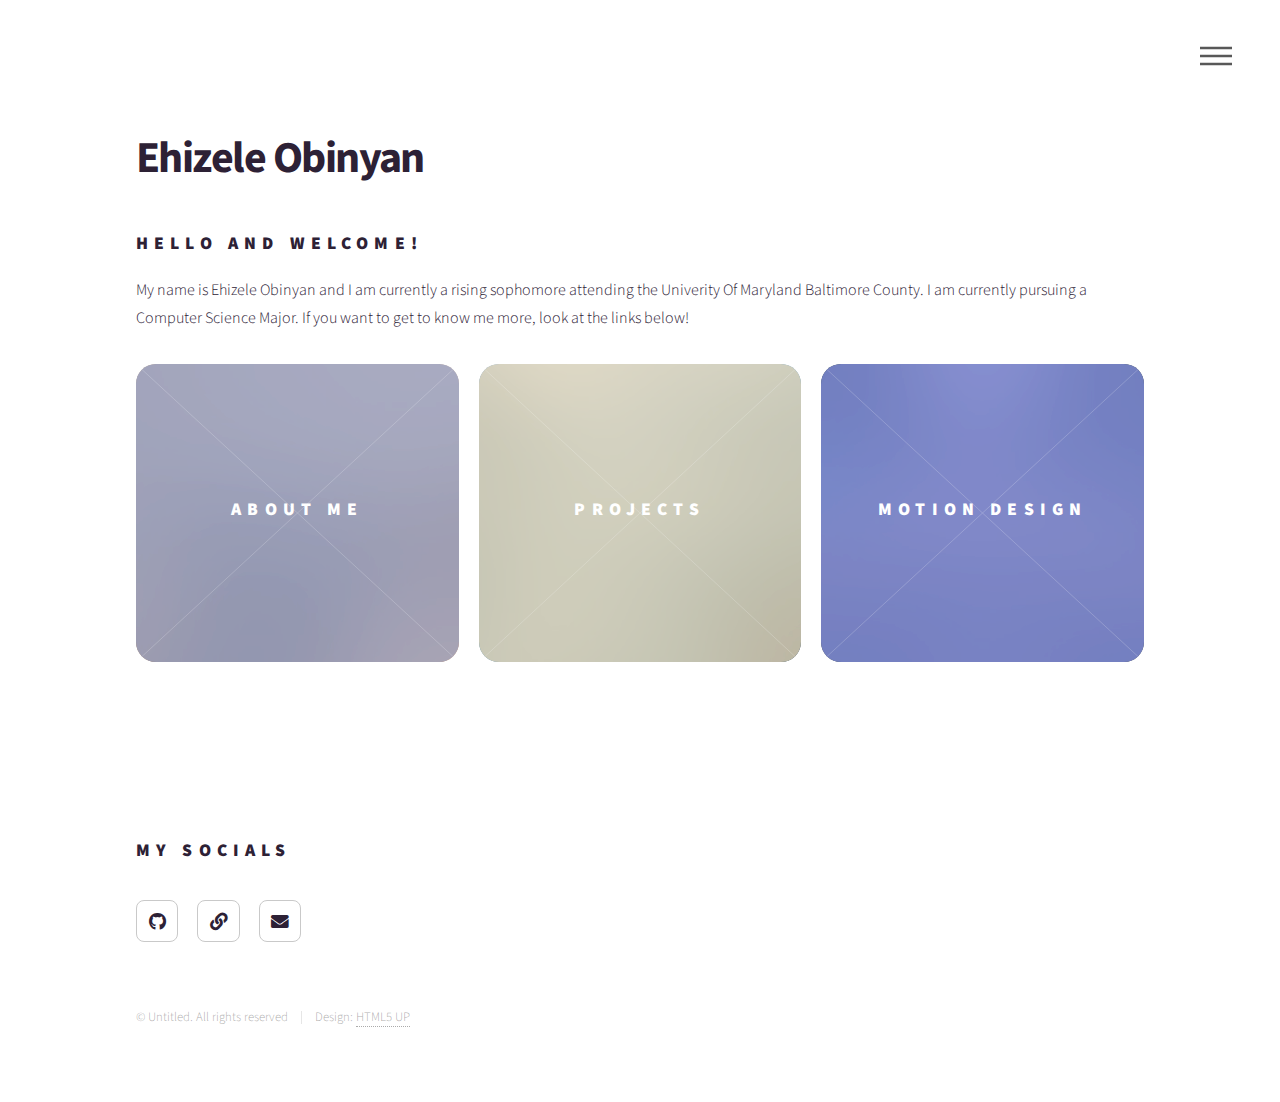
==== commit c7756730: "Update index.html" ====
--- a/index.html
+++ b/index.html
@@ -6,7 +6,7 @@
 -->
 <html>
 	<head>
-		<title>Phantom by HTML5 UP</title>
+		<title>Ehizele Obinyan Portfolio</title>
 		<meta charset="utf-8" />
 		<meta name="viewport" content="width=device-width, initial-scale=1, user-scalable=no" />
 		<link rel="stylesheet" href="assets/css/main.css" />
@@ -48,9 +48,9 @@
 								<h1>Ehizele Obinyan</h1>
 								<h2>Hello and Welcome!<br />
 								<!-- <a href="http://html5up.net">HTML5 UP</a>. --></h1> 
-								<p> My name is Ehizele Obinyan and I am currently a rising sophomre attending
-									the Univerity Of Maryland Baltimore County. I am pursuing a Computer Science Major
-									With a minor in Bioinfromatics. If you want to get to know me more, look at the links
+								<p> My name is Ehizele Obinyan and I am currently a rising sophomore attending
+									the Univerity Of Maryland Baltimore County. I am currently pursuing a Computer Science Major.
+								        If you want to get to know me more, look at the links
 									below!
 								</p>
 							</header>
@@ -63,7 +63,7 @@
 									<a href="Aboutme.html">
 										<h2>About Me</h2>
 										<div class="content">
-											<p> A little Infomation about my life, my passion, and my plans for the future!</p>
+											<p> A little Information about my life, my passion, and my plans for the future!</p>
 										</div>
 									</a>
 								</article>
@@ -123,4 +123,4 @@
 			<script src="assets/js/main.js"></script>
 
 	</body>
-</html>+</html>
